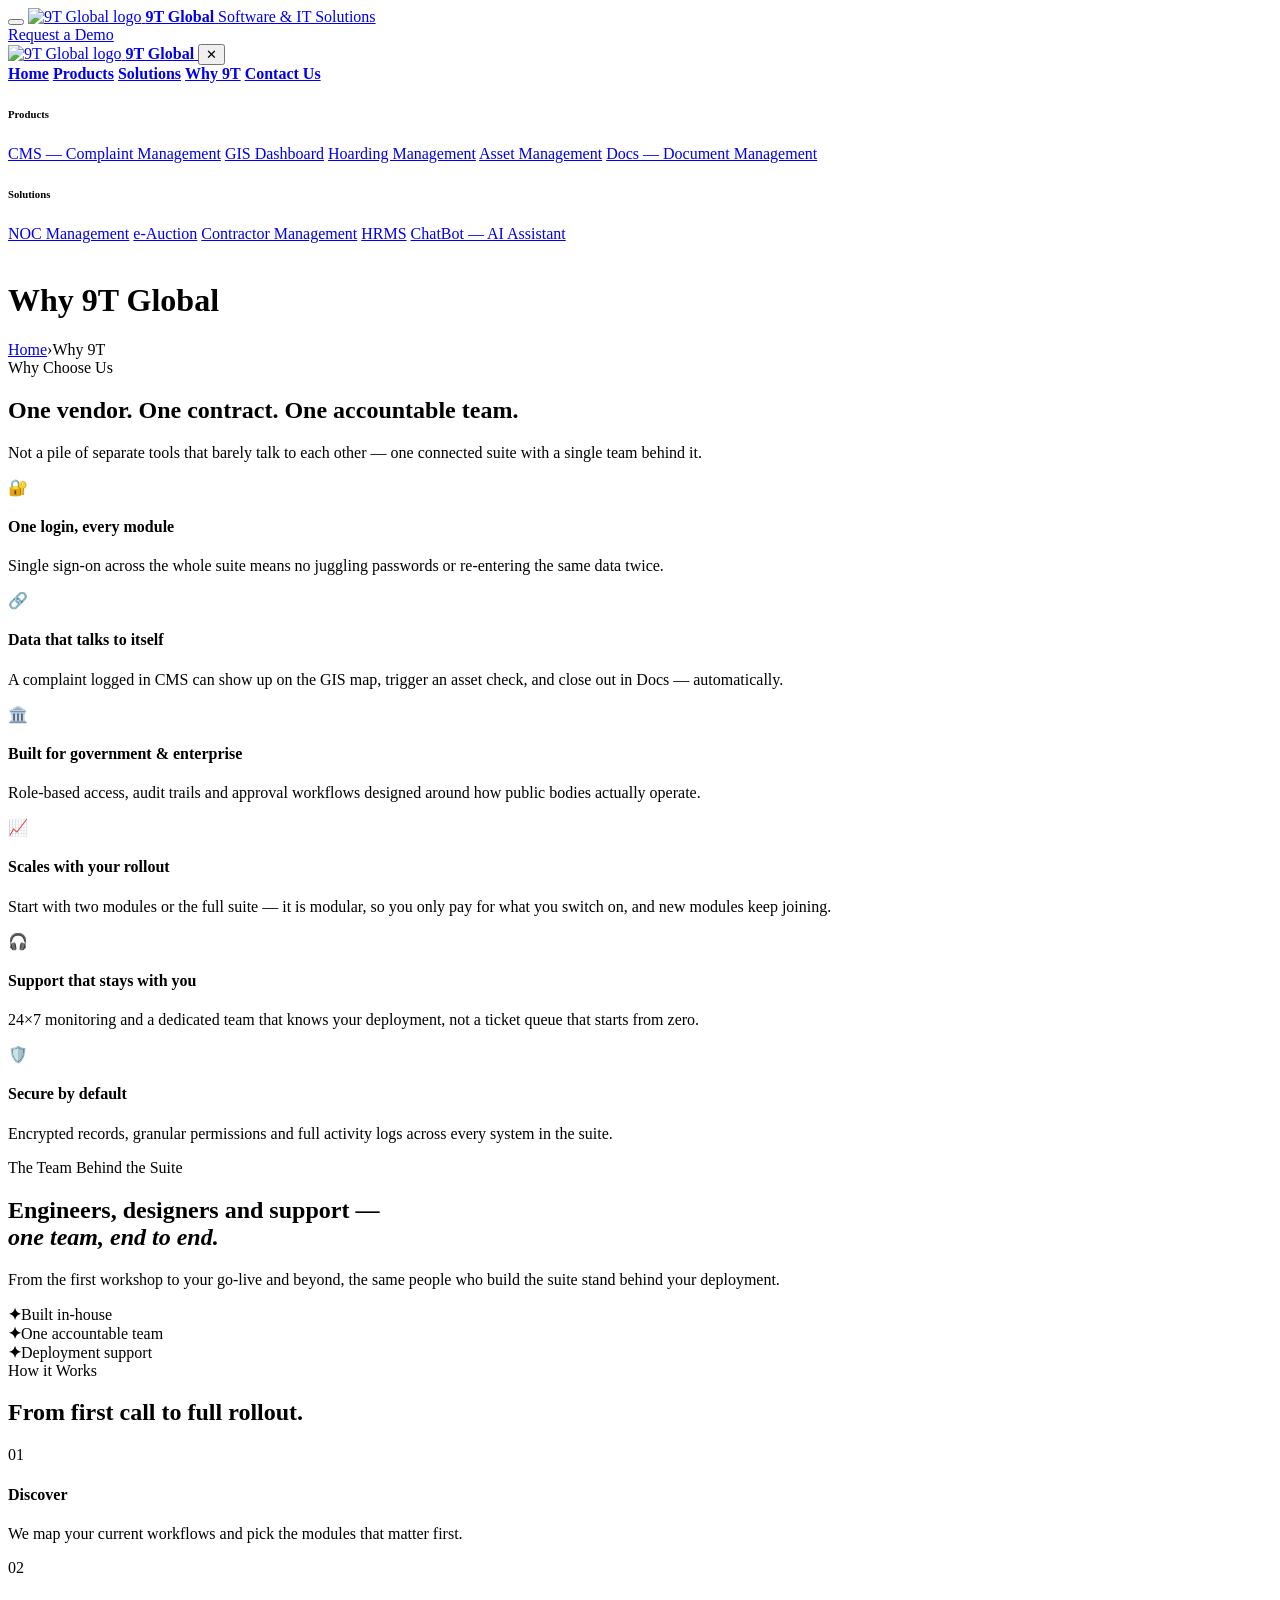
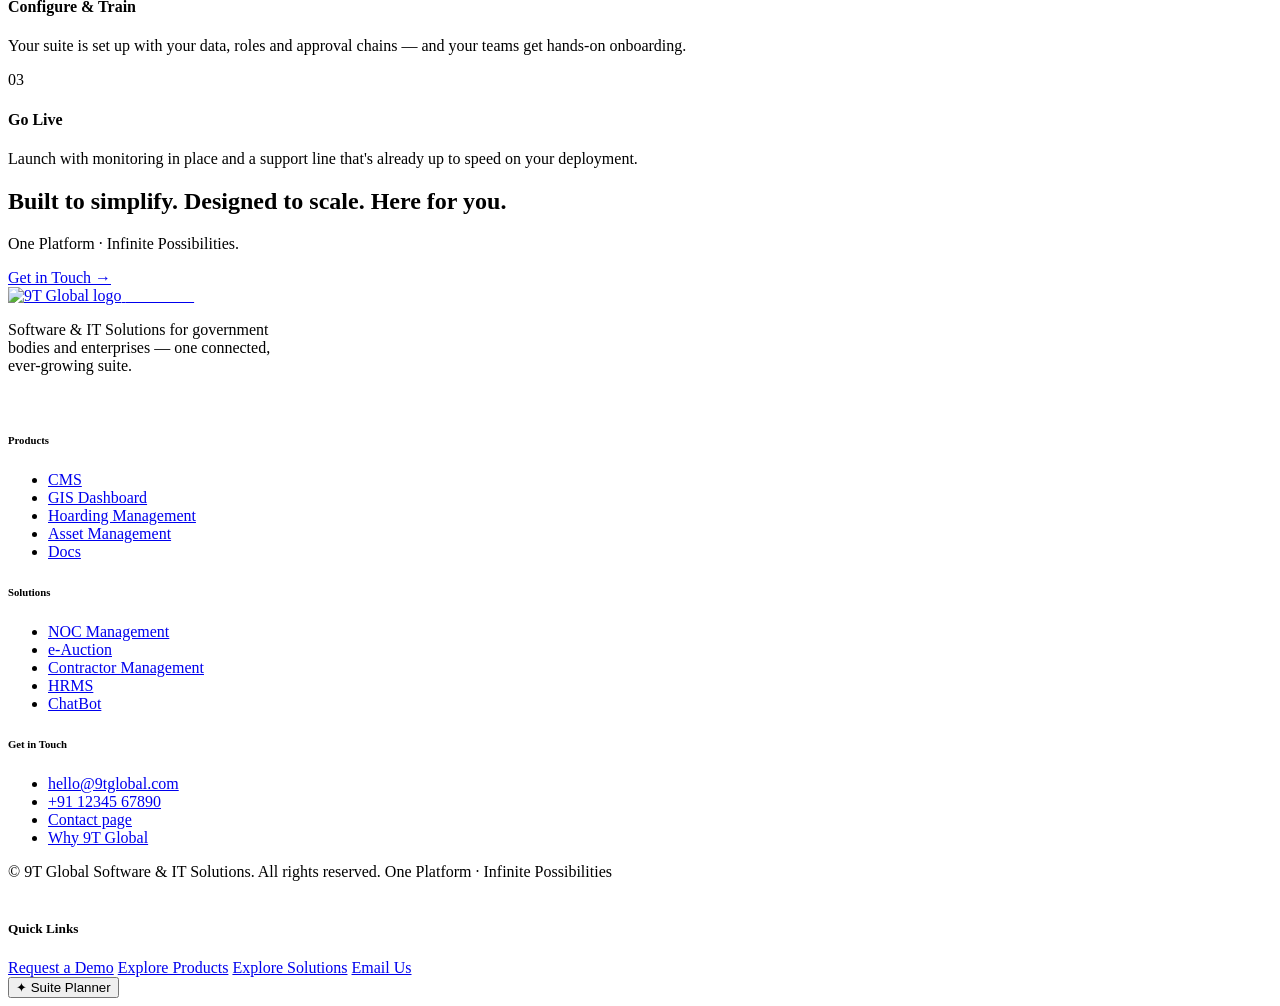
==== about.html @ 13809cb9 "Add files via upload" ====
<!DOCTYPE html>
<html lang="en">
<head>
<meta charset="UTF-8">
<meta name="viewport" content="width=device-width, initial-scale=1.0">
<title>Why 9T Global — One Vendor, One Suite, One Accountable Team</title>
<meta name="description" content="Why organisations choose 9T Global: one login, connected data, government-grade workflows, modular rollout and 24×7 support.">
<link rel="preconnect" href="https://fonts.googleapis.com">
<link rel="preconnect" href="https://fonts.gstatic.com" crossorigin>
<link href="https://fonts.googleapis.com/css2?family=Poppins:wght@400;500;600;700;800&family=Inter:wght@400;500;600;700&family=JetBrains+Mono:wght@400;500;600&display=swap" rel="stylesheet">
<link rel="icon" type="image/png" href="assets/logo.png">
<link rel="stylesheet" href="css/style.css">
</head>
<body>

<!-- ============ TRANSPARENT HEADER ============ -->
<header class="site-header" id="siteHeader">
  <div class="wrap header-row">
    <div class="header-left">
      <button class="hamburger" id="hamburger" aria-label="Open menu">
        <span></span><span></span><span></span>
      </button>
      <a href="index.html" class="logo">
        <img src="assets/logo.png" alt="9T Global logo" class="logo-img">
        <span class="logo-text">
          <b>9T Global</b>
          <span>Software &amp; IT Solutions</span>
        </span>
      </a>
    </div>
    <div class="header-right">
      <a href="contact.html" class="btn btn-orange">Request a Demo</a>
    </div>
  </div>
</header>

<!-- ============ DRAWER MENU ============ -->
<div class="drawer-overlay" id="drawerOverlay"></div>
<aside class="drawer" id="drawer" aria-label="Main menu">
  <div class="drawer-head">
    <a href="index.html" class="logo">
      <img src="assets/logo.png" alt="9T Global logo" class="logo-img" style="width:36px;height:36px;">
      <span class="logo-text"><b>9T Global</b></span>
    </a>
    <button class="drawer-close" id="drawerClose" aria-label="Close menu">✕</button>
  </div>

  <div class="drawer-tiles">
    <a href="index.html" class="dtile"><img src="assets/tile-home.svg" alt=""><b>Home</b></a>
    <a href="products.html" class="dtile"><img src="assets/tile-products.svg" alt=""><b>Products</b></a>
    <a href="solutions.html" class="dtile"><img src="assets/tile-solutions.svg" alt=""><b>Solutions</b></a>
    <a href="about.html" class="dtile"><img src="assets/tile-why.svg" alt=""><b>Why 9T</b></a>
    <a href="contact.html" class="dtile" style="grid-column:1 / -1;"><img src="assets/tile-contact.svg" alt=""><b>Contact Us</b></a>
  </div>

  <div class="drawer-links">
    <h6>Products</h6>
    <a href="cms.html">CMS — Complaint Management</a>
    <a href="gis.html">GIS Dashboard</a>
    <a href="hoarding.html">Hoarding Management</a>
    <a href="asset.html">Asset Management</a>
    <a href="docs.html">Docs — Document Management</a>
    <h6>Solutions</h6>
    <a href="noc.html">NOC Management</a>
    <a href="auction.html">e-Auction</a>
    <a href="contractor.html">Contractor Management</a>
    <a href="hrms.html">HRMS</a>
    <a href="chatbot.html">ChatBot — AI Assistant</a>
  </div>
</aside>

<div class="page-banner">
  <img src="assets/bg-office.svg" alt="">
  <div class="wrap">
    <h1>Why 9T Global</h1>
    <div class="breadcrumb"><a href="index.html">Home</a><span>›</span>Why 9T</div>
  </div>
</div>
<section class="section" id="why">
  <div class="wrap">
    <div class="section-title">
      <span class="eyebrow">Why Choose Us</span>
      <h2>One vendor. One contract. One accountable team.</h2>
      <p>Not a pile of separate tools that barely talk to each other — one connected suite with a single team behind it.</p>
    </div>
    <div class="why-grid">
      <div class="why-card"><div class="ico">🔐</div><h4>One login, every module</h4><p>Single sign-on across the whole suite means no juggling passwords or re-entering the same data twice.</p></div>
      <div class="why-card"><div class="ico">🔗</div><h4>Data that talks to itself</h4><p>A complaint logged in CMS can show up on the GIS map, trigger an asset check, and close out in Docs — automatically.</p></div>
      <div class="why-card"><div class="ico">🏛️</div><h4>Built for government &amp; enterprise</h4><p>Role-based access, audit trails and approval workflows designed around how public bodies actually operate.</p></div>
      <div class="why-card"><div class="ico">📈</div><h4>Scales with your rollout</h4><p>Start with two modules or the full suite — it is modular, so you only pay for what you switch on, and new modules keep joining.</p></div>
      <div class="why-card"><div class="ico">🎧</div><h4>Support that stays with you</h4><p>24×7 monitoring and a dedicated team that knows your deployment, not a ticket queue that starts from zero.</p></div>
      <div class="why-card"><div class="ico">🛡️</div><h4>Secure by default</h4><p>Encrypted records, granular permissions and full activity logs across every system in the suite.</p></div>
    </div>
  </div>
</section>

<section class="immersive" style="background-image:url('assets/bg-office.svg');">
  <div class="immersive-inner">
    <span class="eyebrow">The Team Behind the Suite</span>
    <h2>Engineers, designers and support —<br><em>one team, end to end.</em></h2>
    <p>From the first workshop to your go-live and beyond, the same people who build the suite stand behind your deployment.</p>
    <div class="immersive-stats">
      <div><b>✦</b><span>Built in-house</span></div>
      <div><b>✦</b><span>One accountable team</span></div>
      <div><b>✦</b><span>Deployment support</span></div>
    </div>
  </div>
</section>

<section class="section tint" id="process">
  <div class="wrap">
    <div class="section-title">
      <span class="eyebrow">How it Works</span>
      <h2>From first call to full rollout.</h2>
    </div>
    <div class="why-grid">
      <div class="why-card"><div class="ico">01</div><h4>Discover</h4><p>We map your current workflows and pick the modules that matter first.</p></div>
      <div class="why-card"><div class="ico">02</div><h4>Configure &amp; Train</h4><p>Your suite is set up with your data, roles and approval chains — and your teams get hands-on onboarding.</p></div>
      <div class="why-card"><div class="ico">03</div><h4>Go Live</h4><p>Launch with monitoring in place and a support line that's already up to speed on your deployment.</p></div>
    </div>
  </div>
</section>

<section class="section" id="values">
  <div class="wrap">
    <div class="cta-banner">
      <div>
        <h2>Built to simplify. Designed to scale. Here for you.</h2>
        <p>One Platform · Infinite Possibilities.</p>
      </div>
      <a href="contact.html" class="btn btn-orange">Get in Touch →</a>
    </div>
  </div>
</section>

<!-- ============ FOOTER ============ -->
<footer>
  <div class="wrap">
    <div class="footer-top">
      <div>
        <a href="index.html" class="logo" style="margin-bottom:16px;">
          <img src="assets/logo.png" alt="9T Global logo" class="logo-img" style="width:38px;height:38px;">
          <span class="logo-text"><b style="color:#fff;">9T Global</b></span>
        </a>
        <p style="max-width:280px;">Software &amp; IT Solutions for government bodies and enterprises — one connected, ever-growing suite.</p>
        <div class="social-row">
          <a href="#" aria-label="Facebook"><img src="assets/ic-facebook.svg" alt=""></a>
          <a href="#" aria-label="X (Twitter)"><img src="assets/ic-x.svg" alt=""></a>
          <a href="#" aria-label="LinkedIn"><img src="assets/ic-linkedin.svg" alt=""></a>
          <a href="#" aria-label="YouTube"><img src="assets/ic-youtube.svg" alt=""></a>
        </div>
      </div>
      <div>
        <h6>Products</h6>
        <ul>
          <li><a href="cms.html">CMS</a></li>
          <li><a href="gis.html">GIS Dashboard</a></li>
          <li><a href="hoarding.html">Hoarding Management</a></li>
          <li><a href="asset.html">Asset Management</a></li>
          <li><a href="docs.html">Docs</a></li>
        </ul>
      </div>
      <div>
        <h6>Solutions</h6>
        <ul>
          <li><a href="noc.html">NOC Management</a></li>
          <li><a href="auction.html">e-Auction</a></li>
          <li><a href="contractor.html">Contractor Management</a></li>
          <li><a href="hrms.html">HRMS</a></li>
          <li><a href="chatbot.html">ChatBot</a></li>
        </ul>
      </div>
      <div>
        <h6>Get in Touch</h6>
        <ul>
          <li><a href="mailto:hello@9tglobal.com">hello@9tglobal.com</a></li>
          <li><a href="tel:+911234567890">+91 12345 67890</a></li>
          <li><a href="contact.html">Contact page</a></li>
          <li><a href="about.html">Why 9T Global</a></li>
        </ul>
      </div>
    </div>
    <div class="footer-bottom">
      <span>© <span class="js-year"></span> 9T Global Software &amp; IT Solutions. All rights reserved.</span>
      <span>One Platform · Infinite Possibilities</span>
    </div>
  </div>
</footer>

<!-- ============ FLOATING ============ -->
<div class="float-social" aria-label="Social links">
  <a href="#" aria-label="Facebook"><img src="assets/ic-facebook.svg" alt=""></a>
  <a href="#" aria-label="X (Twitter)"><img src="assets/ic-x.svg" alt=""></a>
  <a href="#" aria-label="LinkedIn"><img src="assets/ic-linkedin.svg" alt=""></a>
  <a href="#" aria-label="YouTube"><img src="assets/ic-youtube.svg" alt=""></a>
</div>

<div class="floating-panel" id="floatPanel">
  <h5>Quick Links</h5>
  <a href="contact.html">Request a Demo</a>
  <a href="products.html">Explore Products</a>
  <a href="solutions.html">Explore Solutions</a>
  <a href="mailto:hello@9tglobal.com">Email Us</a>
</div>
<div class="floating-cta">
  <button class="fab" id="fabBtn">✦ Suite Planner</button>
</div>

<script src="js/main.js"></script>
</body>
</html>
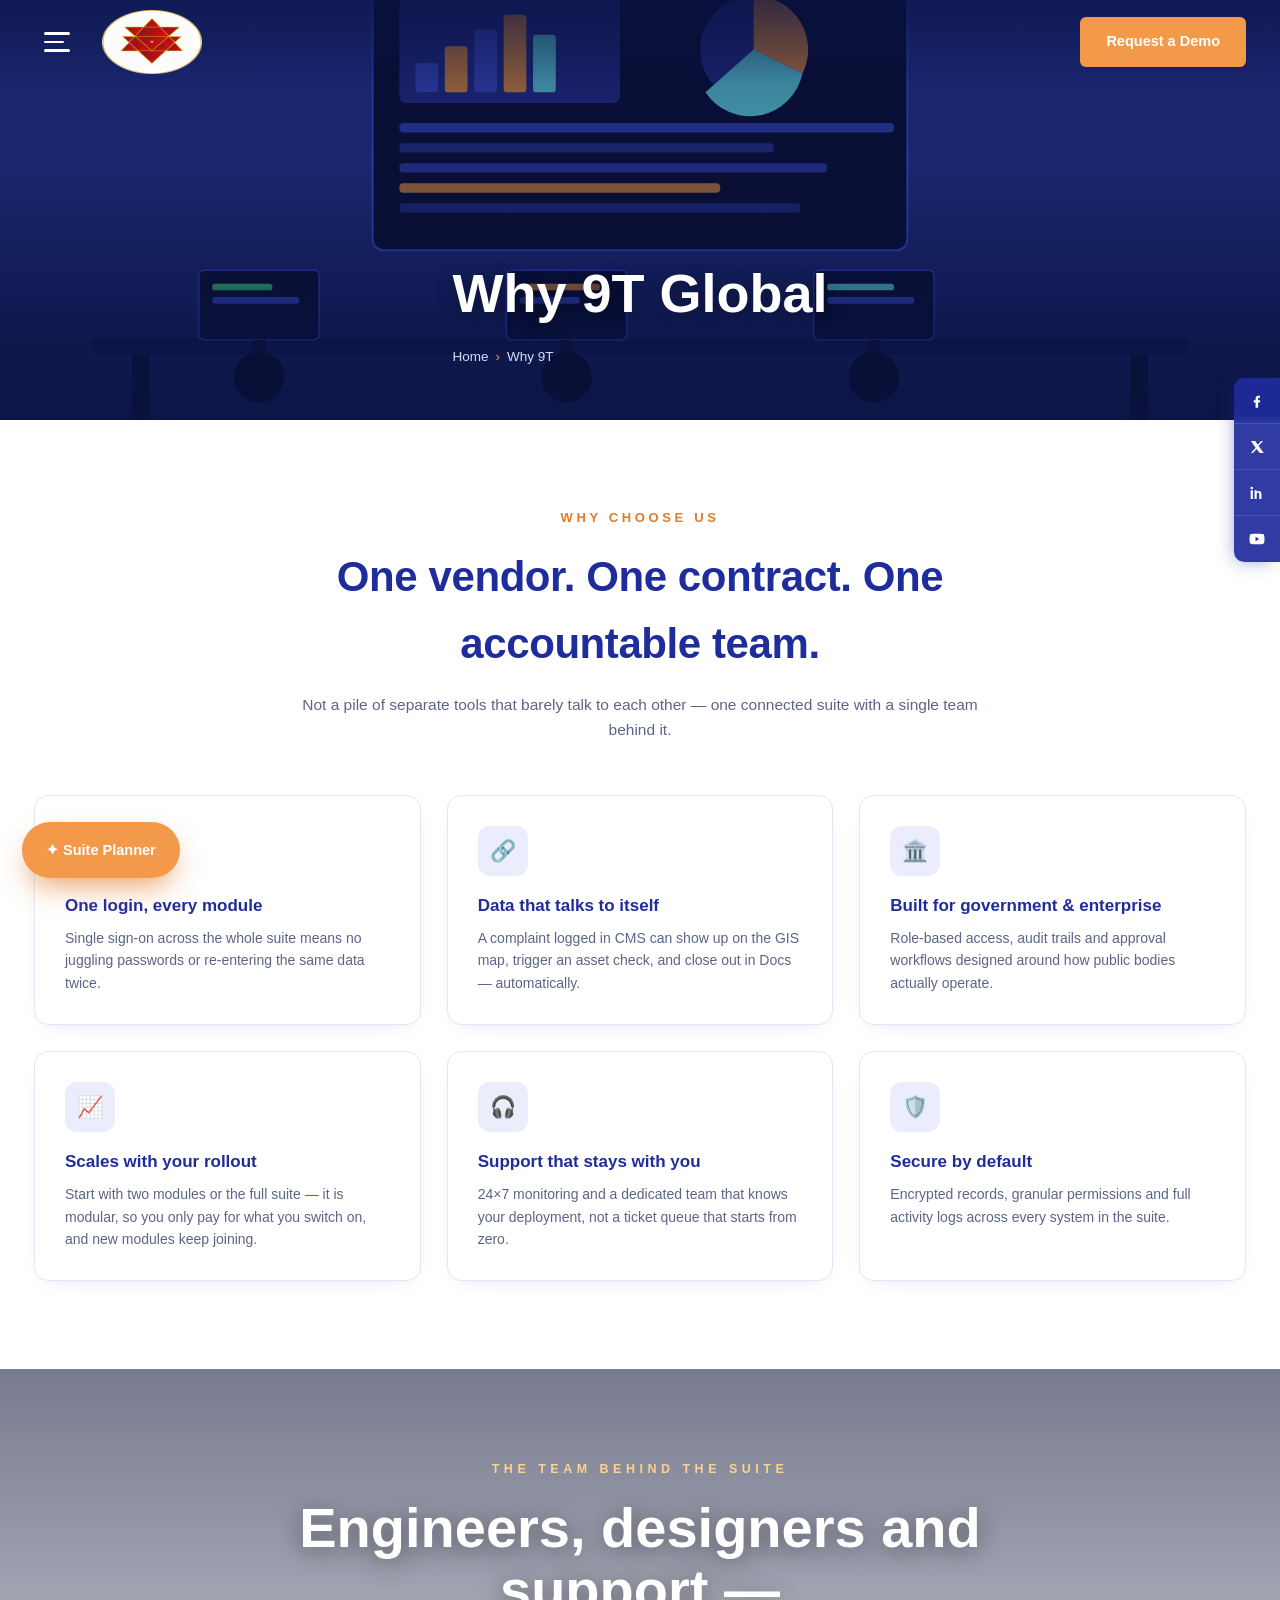
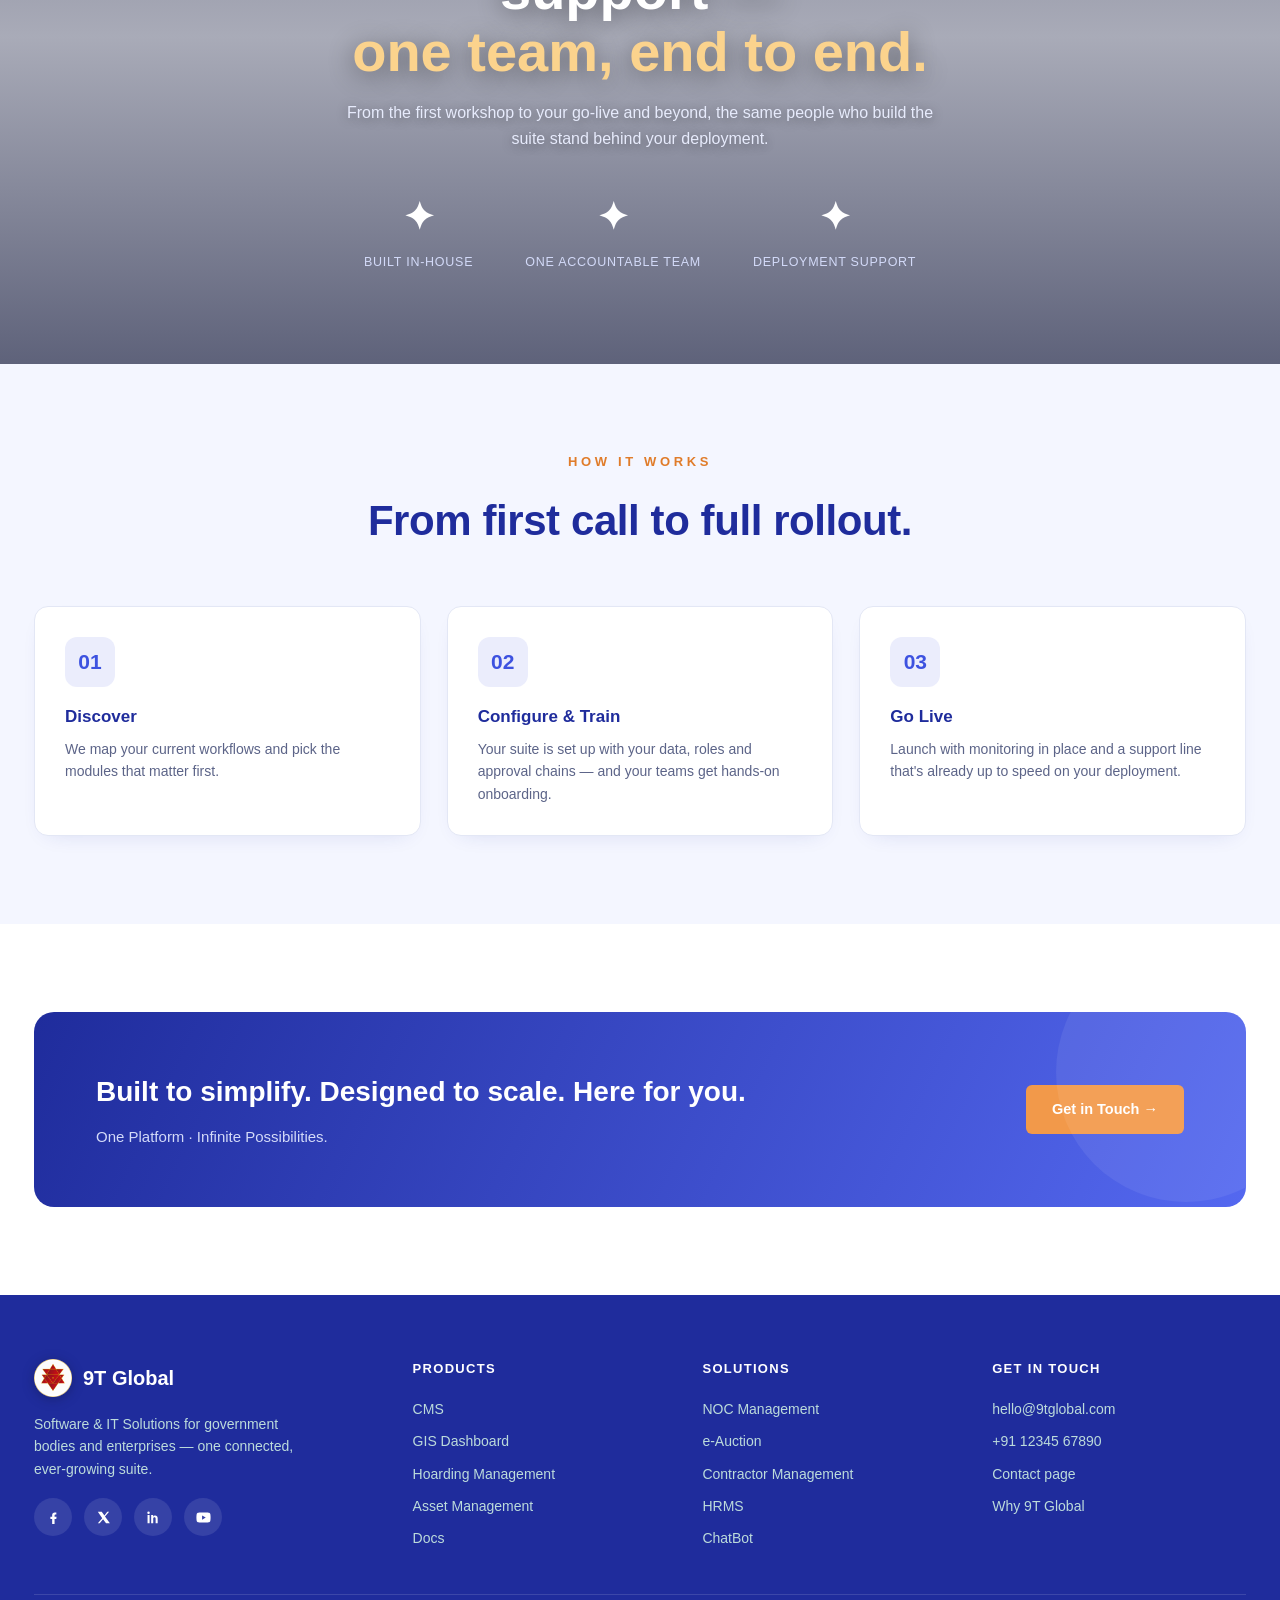
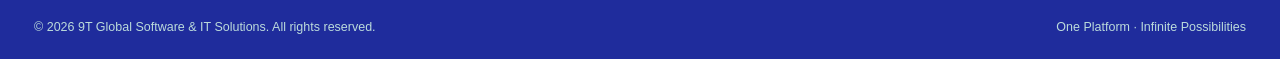
==== commit f49a684a: "Add files via upload" ====
--- a/about.html
+++ b/about.html
@@ -20,12 +20,8 @@
       <button class="hamburger" id="hamburger" aria-label="Open menu">
         <span></span><span></span><span></span>
       </button>
-      <a href="index.html" class="logo">
-        <img src="assets/logo.png" alt="9T Global logo" class="logo-img">
-        <span class="logo-text">
-          <b>9T Global</b>
-          <span>Software &amp; IT Solutions</span>
-        </span>
+     <a href="index.html" class="logo">
+        <img src="assets/logo.png" alt="9T Global — Connecting Possibilities" style="height:64px;width:100px;display:block;">
       </a>
     </div>
     <div class="header-right">
--- a/css/style.css
+++ b/css/style.css
@@ -0,0 +1,593 @@
+:root{
+  --teal-900:#1F2C9C;
+  --teal-800:#2E3FC4;
+  --teal-700:#3D52E0;
+  --teal-600:#5468F0;
+  --orange-500:#F2994A;
+  --orange-600:#E07C2A;
+  --ink:#1A2140;
+  --muted:#5C6488;
+  --bg:#FFFFFF;
+  --line:#E3E7F5;
+  --display:'Poppins', sans-serif;
+  --body:'Inter', sans-serif;
+}
+*{margin:0;padding:0;box-sizing:border-box;}
+html{scroll-behavior:smooth;}
+body{font-family:var(--body);color:var(--ink);line-height:1.6;background:var(--bg);}
+a{text-decoration:none;color:inherit;}
+ul{list-style:none;}
+img{display:block;max-width:100%;}
+h1,h2,h3,h4,h5{font-family:var(--display);}
+.wrap{max-width:1320px;margin:0 auto;padding:0 34px;}
+@media(max-width:640px){.wrap{padding:0 18px;}}
+.btn{display:inline-block;border-radius:6px;font-weight:600;font-size:14.5px;padding:13px 26px;transition:all .2s;border:none;cursor:pointer;}
+.btn-orange{background:var(--orange-500);color:#fff;}
+.btn-orange:hover{background:var(--orange-600);}
+.btn-white-outline{border:1.5px solid rgba(255,255,255,0.85);color:#fff;background:transparent;}
+.btn-white-outline:hover{background:rgba(255,255,255,0.16);}
+.btn-teal{background:var(--teal-700);color:#fff;}
+.btn-teal:hover{background:var(--teal-800);}
+
+/* =============== TRANSPARENT FIXED HEADER =============== */
+header.site-header{
+  position:fixed;top:0;left:0;right:0;z-index:600;
+  transition:background .3s ease, box-shadow .3s ease;
+  background:linear-gradient(180deg, rgba(10,18,64,0.55), rgba(10,18,64,0));
+}
+header.site-header.scrolled{
+  background:var(--teal-900);
+  box-shadow:0 4px 18px rgba(0,0,0,0.25);
+}
+.header-row{display:flex;align-items:center;justify-content:space-between;height:84px;}
+.header-left{display:flex;align-items:center;gap:22px;}
+.hamburger{
+  width:46px;height:46px;border:none;background:transparent;cursor:pointer;
+  display:flex;flex-direction:column;justify-content:center;gap:6px;padding:10px;
+}
+.hamburger span{display:block;height:2.5px;background:#fff;border-radius:3px;transition:all .3s;}
+.hamburger span:nth-child(1){width:26px;}
+.hamburger span:nth-child(2){width:20px;}
+.hamburger span:nth-child(3){width:26px;}
+.hamburger:hover span{width:26px;}
+.logo{display:flex;align-items:center;gap:11px;}
+.logo svg{width:44px;height:44px;flex:none;}
+.logo .logo-img{width:46px;height:46px;flex:none;object-fit:contain;filter:drop-shadow(0 2px 6px rgba(8,14,51,0.35));}
+.logo-text b{display:block;font-family:var(--display);font-size:20px;color:#fff;font-weight:700;line-height:1.12;}
+.logo-text span{font-size:10.5px;color:rgba(255,255,255,0.75);letter-spacing:0.14em;text-transform:uppercase;}
+.header-right{display:flex;align-items:center;gap:20px;}
+.icon-btn{
+  width:42px;height:42px;border-radius:50%;border:none;cursor:pointer;
+  background:rgba(255,255,255,0.12);color:#fff;font-size:17px;
+  display:flex;align-items:center;justify-content:center;
+}
+.icon-btn:hover{background:rgba(255,255,255,0.24);}
+.signin{color:#fff;font-size:14px;font-weight:600;letter-spacing:0.02em;}
+.signin:hover{color:#FBD38D;}
+@media(max-width:700px){.signin{display:none;}.header-right .btn{padding:10px 16px;font-size:13px;}}
+
+/* =============== DRAWER MEGA MENU =============== */
+.drawer-overlay{
+  position:fixed;inset:0;background:rgba(8,14,51,0.6);backdrop-filter:blur(3px);
+  opacity:0;pointer-events:none;transition:opacity .3s;z-index:700;
+}
+.drawer-overlay.open{opacity:1;pointer-events:auto;}
+.drawer{
+  position:fixed;top:0;left:0;bottom:0;width:min(520px, 92vw);z-index:710;
+  background:var(--teal-900);
+  transform:translateX(-100%);transition:transform .38s cubic-bezier(.22,.8,.36,1);
+  overflow-y:auto;padding:26px 30px 44px;
+}
+.drawer.open{transform:translateX(0);}
+.drawer-head{display:flex;align-items:center;justify-content:space-between;margin-bottom:28px;}
+.drawer-head .logo-text b{font-size:18px;}
+.drawer-close{
+  width:42px;height:42px;border-radius:50%;border:none;cursor:pointer;
+  background:rgba(255,255,255,0.12);color:#fff;font-size:20px;line-height:1;
+}
+.drawer-close:hover{background:var(--orange-500);}
+.drawer-tiles{display:grid;grid-template-columns:1fr 1fr;gap:16px;}
+.dtile{
+  position:relative;border-radius:14px;overflow:hidden;height:130px;display:block;
+}
+.dtile img{width:100%;height:100%;object-fit:cover;transition:transform .35s;}
+.dtile:hover img{transform:scale(1.07);}
+.dtile b{
+  position:absolute;left:14px;bottom:12px;color:#fff;font-family:var(--display);
+  font-size:16px;font-weight:600;text-shadow:0 2px 10px rgba(0,0,0,0.55);z-index:2;
+}
+.dtile::after{
+  content:"";position:absolute;inset:0;
+  background:linear-gradient(180deg, transparent 40%, rgba(8,14,51,0.72));
+}
+.drawer-links{margin-top:30px;}
+.drawer-links h6{
+  color:var(--orange-500);font-size:12px;letter-spacing:0.12em;text-transform:uppercase;
+  margin:22px 0 10px;font-family:var(--display);
+}
+.drawer-links a{
+  display:block;color:#DAE0FA;font-size:14.5px;padding:8px 0;
+  border-bottom:1px solid rgba(255,255,255,0.08);
+}
+.drawer-links a:hover{color:#fff;padding-left:6px;transition:padding .15s;}
+
+/* =============== FULL-SCREEN HERO SLIDER =============== */
+.hero-slider{position:relative;height:100vh;min-height:560px;overflow:hidden;background:var(--teal-900);}
+.slide{position:absolute;inset:0;opacity:0;transition:opacity 1.1s ease;}
+.slide.active{opacity:1;z-index:1;}
+.slide img.slide-bg{
+  width:100%;height:100%;object-fit:cover;
+  transform:scale(1.06);transition:transform 7s linear;
+}
+.slide.active img.slide-bg{transform:scale(1);}
+.slide-caption{
+  position:absolute;inset:0;z-index:2;
+  display:flex;flex-direction:column;justify-content:center;align-items:center;text-align:center;
+  padding:0 6vw;
+}
+.slide-caption .tag{
+  color:#FBD38D;font-size:13px;letter-spacing:0.42em;text-transform:uppercase;
+  margin-bottom:22px;font-weight:600;
+}
+.slide-caption h1, .slide-caption h2{
+  color:#fff;font-size:clamp(38px,6.4vw,84px);font-weight:700;line-height:1.06;margin-bottom:22px;
+  text-shadow:0 4px 30px rgba(0,0,0,0.35);letter-spacing:-0.01em;max-width:1000px;
+}
+.slide-caption h1 em, .slide-caption h2 em{font-style:normal;color:#FBD38D;}
+.slide-caption p{
+  color:#EFF2FD;font-size:clamp(14px,1.5vw,18px);max-width:640px;margin-bottom:34px;
+  text-shadow:0 2px 12px rgba(0,0,0,0.35);
+}
+.slide-actions{display:flex;gap:16px;flex-wrap:wrap;justify-content:center;}
+.slider-dots{
+  position:absolute;bottom:88px;left:50%;transform:translateX(-50%);z-index:3;display:flex;gap:12px;
+}
+.slider-dots button{
+  width:42px;height:4px;border-radius:100px;border:none;cursor:pointer;
+  background:rgba(255,255,255,0.35);transition:background .3s;
+}
+.slider-dots button.active{background:var(--orange-500);}
+.slider-arrow{
+  position:absolute;top:50%;transform:translateY(-50%);z-index:3;
+  width:52px;height:52px;border-radius:50%;border:1px solid rgba(255,255,255,0.4);cursor:pointer;
+  background:rgba(255,255,255,0.08);color:#fff;font-size:22px;backdrop-filter:blur(4px);
+  transition:background .2s;
+}
+.slider-arrow:hover{background:rgba(255,255,255,0.25);}
+.slider-arrow.prev{left:28px;}
+.slider-arrow.next{right:28px;}
+@media(max-width:700px){.slider-arrow{display:none;}}
+.scroll-hint{
+  position:absolute;bottom:26px;left:50%;transform:translateX(-50%);z-index:3;
+  color:#fff;font-size:11px;letter-spacing:0.3em;text-transform:uppercase;opacity:0.85;
+  display:flex;flex-direction:column;align-items:center;gap:8px;
+}
+.scroll-hint::after{
+  content:"";width:1.5px;height:34px;background:linear-gradient(#fff, transparent);
+  animation:drip 1.8s infinite;
+}
+@keyframes drip{0%{transform:scaleY(0);transform-origin:top;}55%{transform:scaleY(1);transform-origin:top;}100%{transform:scaleY(1);opacity:0;}}
+
+/* =============== PAGE BANNER (inner pages) =============== */
+.page-banner{
+  position:relative;height:420px;overflow:hidden;background:var(--teal-800);
+  display:flex;align-items:flex-end;padding-bottom:52px;
+}
+.page-banner img{position:absolute;inset:0;width:100%;height:100%;object-fit:cover;}
+.page-banner::after{
+  content:"";position:absolute;inset:0;
+  background:linear-gradient(180deg, rgba(10,18,64,0.45), rgba(10,18,64,0.15) 40%, rgba(10,18,64,0.72));
+}
+.page-banner .wrap{position:relative;z-index:2;}
+.page-banner h1{color:#fff;font-size:clamp(32px,4.6vw,54px);font-weight:700;text-shadow:0 3px 18px rgba(0,0,0,0.4);}
+.breadcrumb{color:#D6DDF9;font-size:13.5px;margin-top:10px;}
+.breadcrumb a:hover{color:#fff;text-decoration:underline;}
+.breadcrumb span{color:var(--orange-500);margin:0 7px;}
+
+/* =============== SECTIONS =============== */
+.section{padding:88px 0;}
+.section.tint{background:#F4F6FF;}
+.section-title{text-align:center;max-width:700px;margin:0 auto 52px;}
+.section-title .eyebrow{
+  color:var(--orange-600);font-size:13px;font-weight:700;letter-spacing:0.28em;text-transform:uppercase;
+  display:block;margin-bottom:14px;
+}
+.section-title h2{font-size:clamp(26px,3.4vw,42px);color:var(--teal-900);font-weight:700;letter-spacing:-0.01em;}
+.section-title p{color:var(--muted);margin-top:16px;font-size:15.5px;}
+.section-title.left{text-align:left;margin-left:0;}
+
+/* =============== DESTINATION-STYLE IMAGE CARDS =============== */
+.dest-grid{display:grid;grid-template-columns:repeat(auto-fill,minmax(300px,1fr));gap:26px;}
+.dest-card{
+  position:relative;border-radius:16px;overflow:hidden;height:340px;display:block;
+  box-shadow:0 14px 34px -16px rgba(31,44,156,0.35);
+}
+.dest-card img{width:100%;height:100%;object-fit:cover;transition:transform .5s ease;}
+.dest-card:hover img{transform:scale(1.08);}
+.dest-card::after{
+  content:"";position:absolute;inset:0;
+  background:linear-gradient(180deg, rgba(8,14,51,0.05) 30%, rgba(8,14,51,0.82));
+  transition:background .3s;
+}
+.dest-card:hover::after{background:linear-gradient(180deg, rgba(8,14,51,0.15) 20%, rgba(8,14,51,0.88));}
+.dest-info{
+  position:absolute;left:0;right:0;bottom:0;z-index:2;padding:24px 26px;
+  transform:translateY(52px);transition:transform .35s ease;
+}
+.dest-card:hover .dest-info{transform:translateY(0);}
+.dest-info .cat{
+  color:#FBD38D;font-size:11px;font-weight:700;letter-spacing:0.16em;text-transform:uppercase;
+}
+.dest-info h3{color:#fff;font-size:23px;font-weight:700;margin:6px 0 8px;text-shadow:0 2px 12px rgba(0,0,0,0.4);}
+.dest-info p{
+  color:#E0E5FB;font-size:13.5px;margin-bottom:14px;
+  opacity:0;transition:opacity .35s .05s;
+}
+.dest-card:hover .dest-info p{opacity:1;}
+.dest-info .explore{
+  color:var(--orange-500);font-size:13px;font-weight:700;letter-spacing:0.06em;
+  opacity:0;transition:opacity .35s .1s;display:inline-block;
+}
+.dest-card:hover .dest-info .explore{opacity:1;}
+.dest-badge{
+  position:absolute;top:16px;left:16px;z-index:2;
+  background:rgba(31,44,156,0.85);backdrop-filter:blur(3px);color:#fff;
+  font-size:11px;font-weight:700;padding:5px 12px;border-radius:100px;letter-spacing:0.06em;
+}
+
+/* =============== PROMO BAND (Pravasi-style event banner) =============== */
+.promo-band{
+  position:relative;overflow:hidden;color:#fff;
+  background:linear-gradient(100deg, var(--teal-900) 30%, var(--teal-700));
+}
+.promo-inner{
+  display:grid;grid-template-columns:1.1fr 0.9fr;gap:50px;align-items:center;padding:76px 0;
+}
+@media(max-width:900px){.promo-inner{grid-template-columns:1fr;}}
+.promo-inner .eyebrow{
+  color:#FBD38D;font-size:12px;font-weight:700;letter-spacing:0.3em;text-transform:uppercase;
+  display:block;margin-bottom:16px;
+}
+.promo-inner h2{font-size:clamp(26px,3.4vw,42px);font-weight:700;line-height:1.15;margin-bottom:16px;}
+.promo-inner p{color:#D3DAF8;font-size:15.5px;max-width:520px;margin-bottom:30px;}
+.promo-visual{border-radius:18px;overflow:hidden;box-shadow:0 26px 60px -20px rgba(0,0,0,0.5);}
+.promo-visual img{width:100%;}
+.promo-band::before{
+  content:"";position:absolute;left:-90px;top:-90px;width:300px;height:300px;border-radius:50%;
+  background:rgba(255,255,255,0.05);
+}
+.promo-band::after{
+  content:"";position:absolute;right:-70px;bottom:-70px;width:240px;height:240px;border-radius:50%;
+  background:rgba(242,153,74,0.12);
+}
+
+/* =============== STATS =============== */
+.stats-strip{background:linear-gradient(120deg,#EEF1FF,#F7F4FF);padding:56px 0;border-top:1px solid var(--line);border-bottom:1px solid var(--line);}
+.stats-strip .wrap{display:grid;grid-template-columns:repeat(4,1fr);gap:24px;text-align:center;}
+.stats-strip b{display:block;font-family:var(--display);font-size:34px;font-weight:700;color:#F2994A;}
+.stats-strip span{font-size:14.5px;font-weight:600;color:var(--teal-900);letter-spacing:0.02em;font-family:var(--display);}
+@media(max-width:700px){.stats-strip .wrap{grid-template-columns:repeat(2,1fr);}}
+
+/* =============== WHY CARDS =============== */
+.why-grid{display:grid;grid-template-columns:repeat(3,1fr);gap:26px;}
+@media(max-width:880px){.why-grid{grid-template-columns:1fr;}}
+.why-card{
+  background:#fff;border-radius:14px;padding:30px;border:1px solid var(--line);
+  box-shadow:0 8px 22px -14px rgba(31,44,156,0.2);transition:transform .2s, box-shadow .2s;
+}
+.why-card:hover{transform:translateY(-4px);box-shadow:0 18px 34px -14px rgba(31,44,156,0.3);}
+.why-card .ico{
+  width:50px;height:50px;border-radius:12px;background:rgba(61,82,224,0.1);
+  display:flex;align-items:center;justify-content:center;color:var(--teal-700);
+  font-size:21px;font-weight:700;font-family:var(--display);margin-bottom:16px;
+}
+.why-card h4{font-size:17px;color:var(--teal-900);margin-bottom:8px;}
+.why-card p{font-size:14px;color:var(--muted);}
+
+/* =============== CTA BANNER =============== */
+.cta-banner{
+  position:relative;overflow:hidden;border-radius:20px;padding:58px 62px;color:#fff;
+  background:linear-gradient(115deg, var(--teal-900), var(--teal-600));
+  display:flex;justify-content:space-between;align-items:center;gap:32px;flex-wrap:wrap;
+}
+.cta-banner::before{
+  content:"";position:absolute;right:-70px;top:-70px;width:260px;height:260px;border-radius:50%;
+  background:rgba(255,255,255,0.07);
+}
+.cta-banner h2{font-size:28px;margin-bottom:10px;position:relative;}
+.cta-banner p{color:#D3DAF8;font-size:15px;max-width:460px;position:relative;}
+@media(max-width:760px){.cta-banner{padding:38px 28px;}}
+
+/* =============== CONTACT =============== */
+.contact-grid{display:grid;grid-template-columns:1fr 1.2fr;gap:48px;align-items:start;}
+@media(max-width:880px){.contact-grid{grid-template-columns:1fr;}}
+.contact-info h3{font-size:24px;color:var(--teal-900);margin-bottom:14px;}
+.contact-info > p{color:var(--muted);font-size:15px;margin-bottom:26px;}
+.info-row{display:flex;gap:15px;margin-bottom:20px;align-items:flex-start;}
+.info-row .ico{
+  width:46px;height:46px;flex:none;border-radius:11px;background:rgba(61,82,224,0.1);
+  display:flex;align-items:center;justify-content:center;color:var(--teal-700);font-size:19px;
+}
+.info-row b{display:block;font-size:14.5px;color:var(--teal-900);}
+.info-row span{font-size:14px;color:var(--muted);}
+form.contact-form{
+  background:#fff;border:1px solid var(--line);border-radius:16px;padding:34px;
+  box-shadow:0 16px 36px -18px rgba(31,44,156,0.25);
+  display:grid;grid-template-columns:1fr 1fr;gap:16px;
+}
+form.contact-form .full{grid-column:1 / -1;}
+form.contact-form input, form.contact-form select, form.contact-form textarea{
+  width:100%;padding:13px 16px;border:1px solid var(--line);border-radius:9px;
+  font-family:var(--body);font-size:14px;color:var(--ink);background:#fff;
+}
+form.contact-form textarea{min-height:120px;resize:vertical;}
+form.contact-form input:focus, form.contact-form select:focus, form.contact-form textarea:focus{
+  outline:2px solid var(--teal-600);outline-offset:1px;
+}
+form.contact-form button{
+  grid-column:1 / -1;border:none;cursor:pointer;
+  background:var(--orange-500);color:#fff;font-weight:700;font-size:15px;
+  padding:15px;border-radius:9px;font-family:var(--body);
+}
+form.contact-form button:hover{background:var(--orange-600);}
+.form-success{
+  grid-column:1 / -1;display:none;
+  background:rgba(52,211,153,0.13);border:1px solid rgba(52,211,153,0.4);
+  color:#0a7a53;padding:12px 15px;border-radius:9px;font-size:13.5px;
+}
+@media(max-width:560px){form.contact-form{grid-template-columns:1fr;}}
+
+/* =============== FOOTER =============== */
+footer{background:var(--teal-900);color:#bcdbdb;}
+.footer-top{display:grid;grid-template-columns:1.35fr 1fr 1fr 1fr;gap:36px;padding:64px 0 34px;}
+@media(max-width:800px){.footer-top{grid-template-columns:1fr 1fr;}}
+@media(max-width:520px){.footer-top{grid-template-columns:1fr;}}
+.footer-top h6{color:#fff;font-size:13px;letter-spacing:0.1em;text-transform:uppercase;margin-bottom:18px;font-family:var(--display);}
+.footer-top li{margin-bottom:10px;font-size:14px;}
+.footer-top a:hover{color:#fff;}
+.footer-top p{font-size:14px;}
+.social-row{display:flex;gap:12px;margin-top:18px;}
+.social-row a{
+  width:38px;height:38px;border-radius:50%;background:rgba(255,255,255,0.1);
+  display:flex;align-items:center;justify-content:center;
+}
+.social-row a img{width:17px;height:17px;filter:invert(1);}
+.social-row a:hover{background:var(--orange-500);}
+.footer-bottom{
+  border-top:1px solid rgba(255,255,255,0.13);padding:22px 0;
+  display:flex;justify-content:space-between;flex-wrap:wrap;gap:10px;font-size:12.5px;
+}
+
+/* =============== FLOATING ELEMENTS =============== */
+.float-social{
+  position:fixed;right:0;top:42%;z-index:550;display:flex;flex-direction:column;
+  background:rgba(31,44,156,0.92);backdrop-filter:blur(4px);
+  border-radius:10px 0 0 10px;overflow:hidden;
+  box-shadow:-4px 4px 18px -6px rgba(31,44,156,0.5);
+}
+.float-social a{
+  width:46px;height:46px;display:flex;align-items:center;justify-content:center;
+  border-bottom:1px solid rgba(255,255,255,0.12);
+}
+.float-social a:last-child{border-bottom:none;}
+.float-social a img{width:18px;height:18px;filter:invert(1);}
+.float-social a:hover{background:var(--orange-500);}
+@media(max-width:760px){.float-social{display:none;}}
+
+.floating-cta{position:fixed;left:22px;bottom:22px;z-index:550;}
+.floating-cta .fab{
+  height:56px;padding:0 24px;border-radius:100px;border:none;cursor:pointer;
+  background:var(--orange-500);color:#fff;font-size:14.5px;font-weight:700;font-family:var(--display);
+  box-shadow:0 14px 30px -8px rgba(224,124,42,0.75);
+  display:flex;align-items:center;gap:9px;
+  animation:bob 2.8s ease-in-out infinite;
+}
+@keyframes bob{0%,100%{transform:translateY(0);}50%{transform:translateY(-7px);}}
+.floating-panel{
+  position:fixed;left:22px;bottom:90px;z-index:550;
+  background:#fff;border-radius:16px;padding:22px;width:262px;
+  box-shadow:0 24px 50px -12px rgba(31,44,156,0.4);display:none;
+}
+.floating-panel.open{display:block;}
+.floating-panel h5{font-size:15px;color:var(--teal-800);margin-bottom:10px;}
+.floating-panel a{display:block;font-size:13.5px;color:var(--ink);padding:9px 0;border-bottom:1px solid var(--line);}
+.floating-panel a:last-child{border-bottom:none;}
+.floating-panel a:hover{color:var(--teal-700);}
+
+@media (prefers-reduced-motion: reduce){
+  .floating-cta .fab{animation:none;}
+  .slide, .slide img.slide-bg{transition:none;}
+  .scroll-hint::after{animation:none;}
+  html{scroll-behavior:auto;}
+}
+:focus-visible{outline:2px solid var(--orange-500);outline-offset:2px;}
+
+/* =============== IMMERSIVE PARALLAX BANDS (like #immersiveOdisha) =============== */
+.immersive{
+  position:relative;min-height:520px;
+  display:flex;align-items:center;justify-content:center;text-align:center;
+  background-size:cover;background-position:center;
+  background-attachment:fixed;
+  color:#fff;overflow:hidden;
+}
+@media(max-width:900px), (hover:none){
+  .immersive{background-attachment:scroll;}
+}
+.immersive::before{
+  content:"";position:absolute;inset:0;
+  background:linear-gradient(180deg, rgba(8,14,51,0.55), rgba(8,14,51,0.35) 45%, rgba(8,14,51,0.65));
+}
+.immersive-inner{position:relative;z-index:2;max-width:820px;padding:90px 30px;}
+.immersive-inner .eyebrow{
+  color:#FBD38D;font-size:12.5px;font-weight:700;letter-spacing:0.36em;text-transform:uppercase;
+  display:block;margin-bottom:18px;
+}
+.immersive-inner h2{
+  font-size:clamp(30px,4.4vw,56px);font-weight:700;line-height:1.1;margin-bottom:18px;
+  text-shadow:0 4px 26px rgba(0,0,0,0.45);
+}
+.immersive-inner h2 em{font-style:normal;color:#FBD38D;}
+.immersive-inner p{
+  color:#E7EBFC;font-size:16px;max-width:620px;margin:0 auto 32px;
+  text-shadow:0 2px 12px rgba(0,0,0,0.4);
+}
+.immersive-stats{
+  display:flex;gap:52px;justify-content:center;flex-wrap:wrap;margin-top:36px;
+}
+.immersive-stats b{display:block;font-family:var(--display);font-size:38px;font-weight:700;color:#fff;}
+.immersive-stats span{font-size:12.5px;color:#D3DAF8;letter-spacing:0.06em;text-transform:uppercase;}
+
+/* =============== TECH TICKER (IT console strip) =============== */
+.tech-ticker{
+  background:#0A1240;border-top:1px solid rgba(103,232,249,0.18);border-bottom:1px solid rgba(103,232,249,0.18);
+  overflow:hidden;
+}
+.tech-ticker .track{
+  display:flex;white-space:nowrap;animation:tick 30s linear infinite;
+}
+.tech-ticker .track:hover{animation-play-state:paused;}
+.tech-ticker span{
+  font-family:'JetBrains Mono','IBM Plex Mono',monospace;font-size:13px;color:#9FACF2;
+  padding:15px 42px;border-right:1px solid rgba(103,232,249,0.12);
+}
+.tech-ticker span b{color:#67E8F9;font-weight:500;}
+.tech-ticker span .ok{color:#3ddc84;}
+@keyframes tick{0%{transform:translateX(0);}100%{transform:translateX(-50%);}}
+@media (prefers-reduced-motion: reduce){.tech-ticker .track{animation:none;}}
+
+/* =============== PRODUCT DETAIL PAGES =============== */
+.product-hero{
+  position:relative;color:#fff;overflow:hidden;
+  background:
+    linear-gradient(120deg, rgba(31,44,156,0.86), rgba(61,82,224,0.78)),
+    url('../assets/bg-code.svg') center/cover;
+  padding:160px 0 90px;
+}
+.product-hero::after{
+  content:"";position:absolute;inset:0;pointer-events:none;
+  background-image:
+    linear-gradient(rgba(103,232,249,0.05) 1px, transparent 1px),
+    linear-gradient(90deg, rgba(103,232,249,0.05) 1px, transparent 1px);
+  background-size:46px 46px;
+}
+.product-hero .wrap{position:relative;z-index:2;display:grid;grid-template-columns:1.05fr 0.95fr;gap:56px;align-items:center;}
+@media(max-width:920px){.product-hero .wrap{grid-template-columns:1fr;}}
+.product-hero .crumb{color:#A5B2F3;font-size:13px;margin-bottom:18px;display:block;}
+.product-hero .crumb a:hover{color:#fff;text-decoration:underline;}
+.product-hero .crumb b{color:var(--orange-500);margin:0 6px;font-weight:400;}
+.product-hero .modno{
+  font-family:'JetBrains Mono',monospace;font-size:13px;color:#67E8F9;
+  border:1px solid rgba(103,232,249,0.4);border-radius:6px;padding:5px 12px;
+  display:inline-block;margin-bottom:20px;letter-spacing:0.08em;
+}
+.product-hero h1{font-size:clamp(34px,4.6vw,58px);font-weight:700;line-height:1.08;margin-bottom:10px;}
+.product-hero .sub{color:#FBD38D;font-size:16px;font-weight:600;margin-bottom:18px;font-family:var(--display);}
+.product-hero p.lead{color:#DAE1FA;font-size:16px;max-width:540px;margin-bottom:30px;}
+.chip-row{display:flex;gap:10px;flex-wrap:wrap;margin-bottom:34px;}
+.chip{
+  font-family:'JetBrains Mono',monospace;font-size:12px;color:#AAB8F5;
+  background:rgba(103,232,249,0.08);border:1px solid rgba(103,232,249,0.3);
+  border-radius:100px;padding:6px 14px;
+}
+.hero-btns{display:flex;gap:14px;flex-wrap:wrap;}
+
+/* browser frame mockup */
+.browser-frame{
+  border-radius:16px;overflow:hidden;background:#141F66;
+  border:1px solid rgba(103,232,249,0.3);
+  box-shadow:0 40px 80px -30px rgba(0,0,0,0.6);
+}
+.browser-bar{
+  display:flex;align-items:center;gap:8px;padding:13px 18px;
+  background:#0D1645;border-bottom:1px solid rgba(103,232,249,0.18);
+}
+.browser-bar i{width:11px;height:11px;border-radius:50%;display:block;}
+.browser-bar i:nth-child(1){background:#F87171;}
+.browser-bar i:nth-child(2){background:#FBBF54;}
+.browser-bar i:nth-child(3){background:#3ddc84;}
+.browser-bar .url{
+  flex:1;margin-left:12px;background:rgba(103,232,249,0.07);border:1px solid rgba(103,232,249,0.18);
+  border-radius:6px;padding:5px 14px;font-family:'JetBrains Mono',monospace;font-size:11.5px;color:#9FACF2;
+  overflow:hidden;text-overflow:ellipsis;white-space:nowrap;
+}
+.browser-frame > img{width:100%;aspect-ratio:4/3;object-fit:cover;}
+
+/* feature grid */
+.feature-grid{display:grid;grid-template-columns:repeat(3,1fr);gap:24px;}
+@media(max-width:880px){.feature-grid{grid-template-columns:1fr;}}
+.feature-card{
+  background:#fff;border:1px solid var(--line);border-radius:14px;padding:28px;
+  box-shadow:0 8px 22px -14px rgba(31,44,156,0.18);transition:transform .2s, box-shadow .2s;
+  position:relative;overflow:hidden;
+}
+.feature-card::before{
+  content:"";position:absolute;top:0;left:0;right:0;height:3px;
+  background:linear-gradient(90deg, var(--teal-600), var(--orange-500));
+  opacity:0;transition:opacity .2s;
+}
+.feature-card:hover{transform:translateY(-4px);box-shadow:0 18px 34px -14px rgba(31,44,156,0.3);}
+.feature-card:hover::before{opacity:1;}
+.feature-card .fic{
+  width:48px;height:48px;border-radius:11px;background:rgba(61,82,224,0.1);
+  display:flex;align-items:center;justify-content:center;font-size:21px;margin-bottom:16px;
+}
+.feature-card h4{font-size:16px;color:var(--teal-900);margin-bottom:8px;}
+.feature-card p{font-size:13.5px;color:var(--muted);}
+
+/* spec bar */
+.spec-bar{
+  background:#0A1240;border-radius:14px;padding:26px 32px;
+  display:flex;flex-wrap:wrap;gap:14px 40px;align-items:center;
+  border:1px solid rgba(103,232,249,0.2);
+}
+.spec-bar .spec{
+  font-family:'JetBrains Mono',monospace;font-size:13px;color:#9FACF2;
+  display:flex;align-items:center;gap:9px;
+}
+.spec-bar .spec::before{content:"▸";color:var(--orange-500);}
+.spec-bar .spec b{color:#67E8F9;font-weight:500;}
+
+/* workflow steps */
+.flow-grid{display:grid;grid-template-columns:repeat(4,1fr);gap:22px;}
+@media(max-width:880px){.flow-grid{grid-template-columns:1fr 1fr;}}
+@media(max-width:560px){.flow-grid{grid-template-columns:1fr;}}
+.flow-step{
+  background:#fff;border:1px solid var(--line);border-radius:13px;padding:26px 24px;position:relative;
+}
+.flow-step .n{
+  font-family:'JetBrains Mono',monospace;font-size:13px;color:var(--orange-600);
+  background:rgba(242,153,74,0.1);border:1px solid rgba(242,153,74,0.35);
+  width:38px;height:38px;border-radius:9px;display:flex;align-items:center;justify-content:center;
+  margin-bottom:14px;font-weight:600;
+}
+.flow-step h5{font-size:15.5px;color:var(--teal-900);margin-bottom:6px;}
+.flow-step p{font-size:13px;color:var(--muted);}
+
+/* demo cta */
+.demo-cta{
+  position:relative;overflow:hidden;border-radius:20px;color:#fff;
+  background:
+    linear-gradient(115deg, rgba(10,18,64,0.94), rgba(61,82,224,0.9)),
+    url('../assets/bg-network.svg') center/cover;
+  padding:60px;display:flex;justify-content:space-between;align-items:center;gap:34px;flex-wrap:wrap;
+}
+.demo-cta h2{font-size:clamp(24px,3vw,34px);margin-bottom:10px;}
+.demo-cta p{color:#D3DAF8;font-size:15px;max-width:480px;}
+.demo-cta .btns{display:flex;gap:14px;flex-wrap:wrap;}
+.btn-demo-live{
+  background:transparent;border:1.5px solid #67E8F9;color:#67E8F9;
+  font-family:'JetBrains Mono',monospace;font-size:13.5px;font-weight:600;
+  padding:13px 24px;border-radius:6px;display:inline-flex;align-items:center;gap:8px;
+}
+.btn-demo-live:hover{background:rgba(103,232,249,0.12);}
+@media(max-width:700px){.demo-cta{padding:38px 26px;}}
+
+/* other-modules mini nav */
+.mini-modules{display:flex;gap:12px;flex-wrap:wrap;justify-content:center;}
+.mini-modules a{
+  font-size:13px;font-weight:600;color:var(--teal-800);
+  border:1px solid var(--line);background:#fff;border-radius:100px;padding:9px 18px;
+  transition:all .2s;
+}
+.mini-modules a:hover{background:var(--teal-700);color:#fff;border-color:var(--teal-700);}
+.mini-modules a.current{background:var(--orange-500);color:#fff;border-color:var(--orange-500);}
